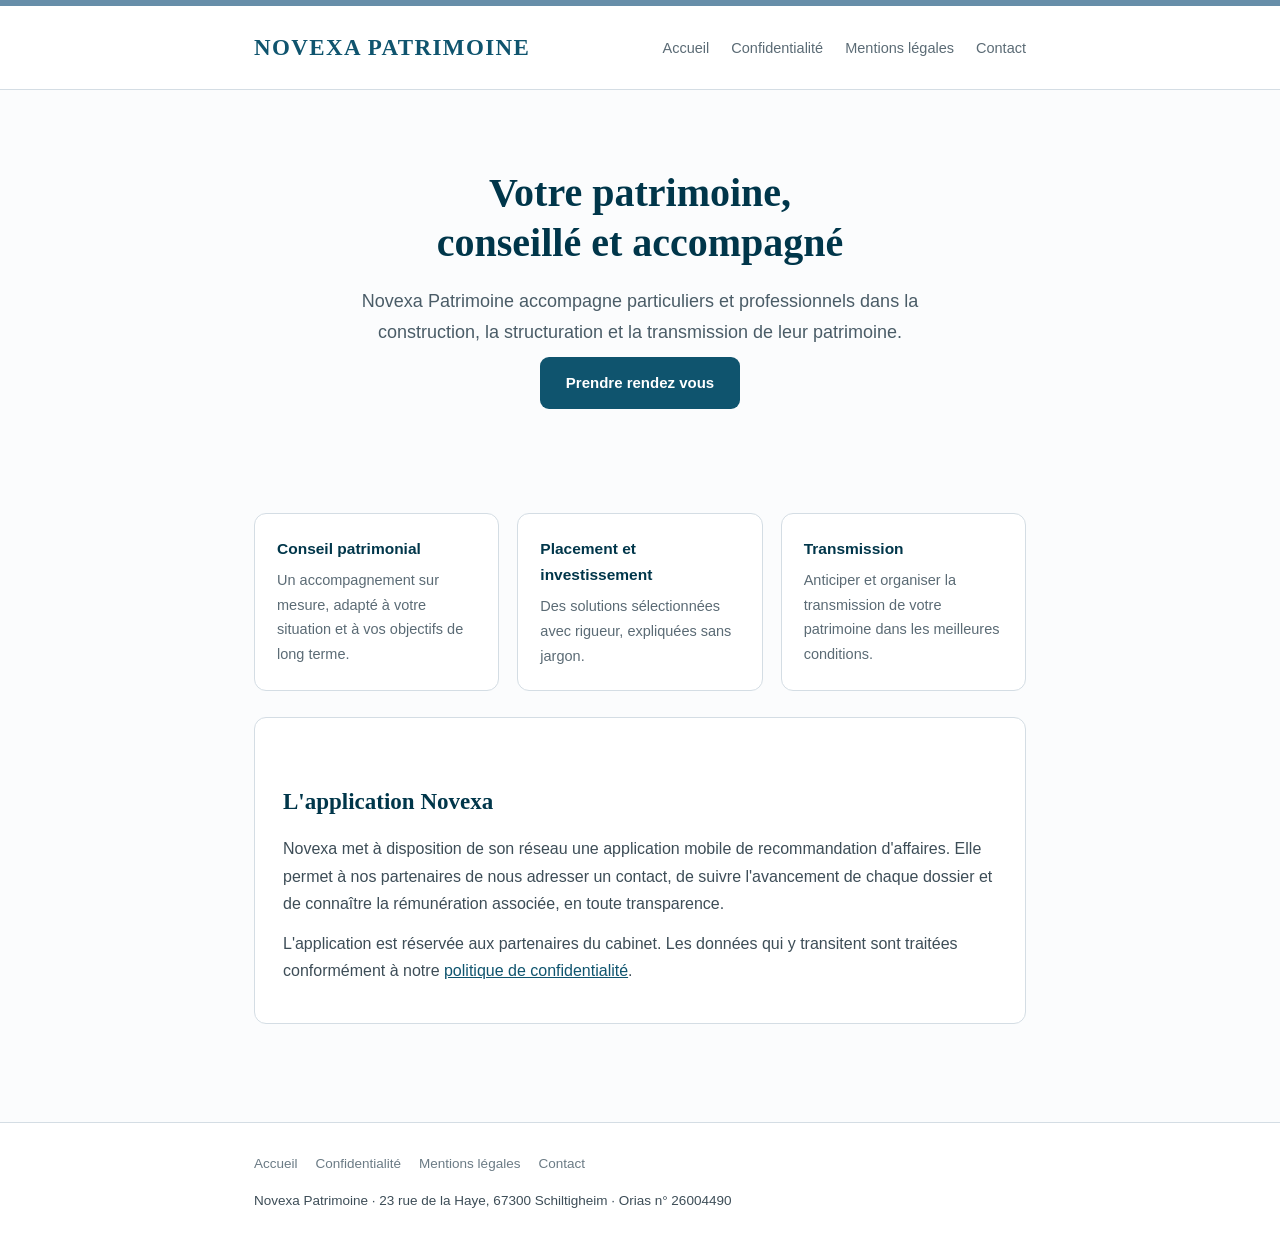
==== index.html @ d8da0555 "Site provisoire Novexa Patrimoine Pages requises par Apple et Google pour la publication de l'app en" ====
<!doctype html><html lang="fr"><head><meta charset="utf-8">
<meta name="viewport" content="width=device-width,initial-scale=1">
<title>Novexa Patrimoine · Novexa Patrimoine</title>
<meta name="description" content="Cabinet de gestion de patrimoine à Schiltigheim. Conseil patrimonial et application de recommandation entre professionnels.">
<link rel="stylesheet" href="style.css"></head><body>
<div class="bandeau"></div>
<header><div class="dedans"><nav>
<a class="marque" href="/">NOVEXA PATRIMOINE</a>
<div><a class="lien" href="/">Accueil</a><a class="lien" href="/confidentialite.html">Confidentialité</a><a class="lien" href="/mentions-legales.html">Mentions légales</a><a class="lien" href="/contact.html">Contact</a></div>
</nav></div></header>
<div class="dedans">
<section class="heros">
<h1>Votre patrimoine,<br>conseillé et accompagné</h1>
<p class="chapo">Novexa Patrimoine accompagne particuliers et professionnels dans la construction, la structuration et la transmission de leur patrimoine.</p>
<a class="jalon" href="/contact.html">Prendre rendez vous</a>
</section>
<main>
<div class="grille">
<div><strong>Conseil patrimonial</strong><p>Un accompagnement sur mesure, adapté à votre situation et à vos objectifs de long terme.</p></div>
<div><strong>Placement et investissement</strong><p>Des solutions sélectionnées avec rigueur, expliquées sans jargon.</p></div>
<div><strong>Transmission</strong><p>Anticiper et organiser la transmission de votre patrimoine dans les meilleures conditions.</p></div>
</div>
<div class="carte">
<h2>L'application Novexa</h2>
<p>Novexa met à disposition de son réseau une application mobile de recommandation d'affaires. Elle permet à nos partenaires de nous adresser un contact, de suivre l'avancement de chaque dossier et de connaître la rémunération associée, en toute transparence.</p>
<p>L'application est réservée aux partenaires du cabinet. Les données qui y transitent sont traitées conformément à notre <a href="/confidentialite.html">politique de confidentialité</a>.</p>
</div>
</main></div>
<footer><div class="dedans">
<a href="/">Accueil</a><a href="/confidentialite.html">Confidentialité</a><a href="/mentions-legales.html">Mentions légales</a><a href="/contact.html">Contact</a>
<p style="margin-top:14px">Novexa Patrimoine · 23 rue de la Haye, 67300 Schiltigheim · Orias n° 26004490</p>
</div></footer></body></html>
---- style.css ----
:root{
  --nuit:#00364a; --marque:#0f546e; --moyen:#678ea9;
  --clair:#a9bdcb; --pale:#d4dde4; --sauge:#83a79e; --papier:#fbfcfd;
}
*{box-sizing:border-box;margin:0;padding:0}
body{
  font:16px/1.7 -apple-system,BlinkMacSystemFont,"Segoe UI",Roboto,Helvetica,Arial,sans-serif;
  color:#1f2d35;background:var(--papier);-webkit-font-smoothing:antialiased;
}
.bandeau{height:6px;background:var(--moyen)}
header{background:#fff;border-bottom:1px solid var(--pale)}
.dedans{max-width:820px;margin:0 auto;padding:0 24px}
nav{display:flex;align-items:center;justify-content:space-between;gap:24px;padding:22px 0;flex-wrap:wrap}
.marque{font-family:Georgia,"Times New Roman",serif;font-size:23px;letter-spacing:.06em;
  color:var(--marque);text-decoration:none;font-weight:600}
nav a.lien{color:#5b6b75;text-decoration:none;font-size:14.5px;margin-left:22px}
nav a.lien:hover{color:var(--marque)}
.heros{padding:78px 0 62px;text-align:center}
h1{font-family:Georgia,"Times New Roman",serif;font-size:40px;line-height:1.25;
  color:var(--nuit);font-weight:600;margin-bottom:18px}
.chapo{font-size:18px;color:#4a5c67;max-width:600px;margin:0 auto}
main{padding:8px 0 72px}
h2{font-family:Georgia,serif;font-size:23px;color:var(--nuit);margin:38px 0 14px;font-weight:600}
h3{font-size:16.5px;color:var(--marque);margin:24px 0 8px;font-weight:600}
p,li{color:#3d4d57;margin-bottom:13px}
ul{padding-left:22px}
a{color:var(--marque)}
.carte{background:#fff;border:1px solid var(--pale);border-radius:12px;padding:26px 28px;margin:26px 0}
.jalon{display:inline-block;background:var(--marque);color:#fff;text-decoration:none;
  padding:13px 26px;border-radius:9px;font-weight:600;font-size:15px;margin-top:10px}
.grille{display:grid;grid-template-columns:repeat(auto-fit,minmax(220px,1fr));gap:18px;margin-top:34px}
.grille div{background:#fff;border:1px solid var(--pale);border-radius:12px;padding:22px}
.grille strong{display:block;color:var(--nuit);margin-bottom:6px;font-size:15.5px}
.grille p{font-size:14.5px;margin:0;color:#5b6b75}
table{width:100%;border-collapse:collapse;margin:14px 0 22px;font-size:14.5px}
th,td{text-align:left;padding:11px 12px;border-bottom:1px solid var(--pale);vertical-align:top}
th{color:var(--nuit);font-weight:600;background:#f4f7f9}
footer{border-top:1px solid var(--pale);background:#fff;padding:30px 0;font-size:13.5px;color:#6b7b85}
footer a{color:#6b7b85;text-decoration:none;margin-right:18px}
footer a:hover{color:var(--marque)}
.maj{font-size:13.5px;color:#7a8a94;margin-bottom:26px}
@media(max-width:620px){h1{font-size:31px}.heros{padding:52px 0 40px}nav a.lien{margin:0 16px 0 0}}
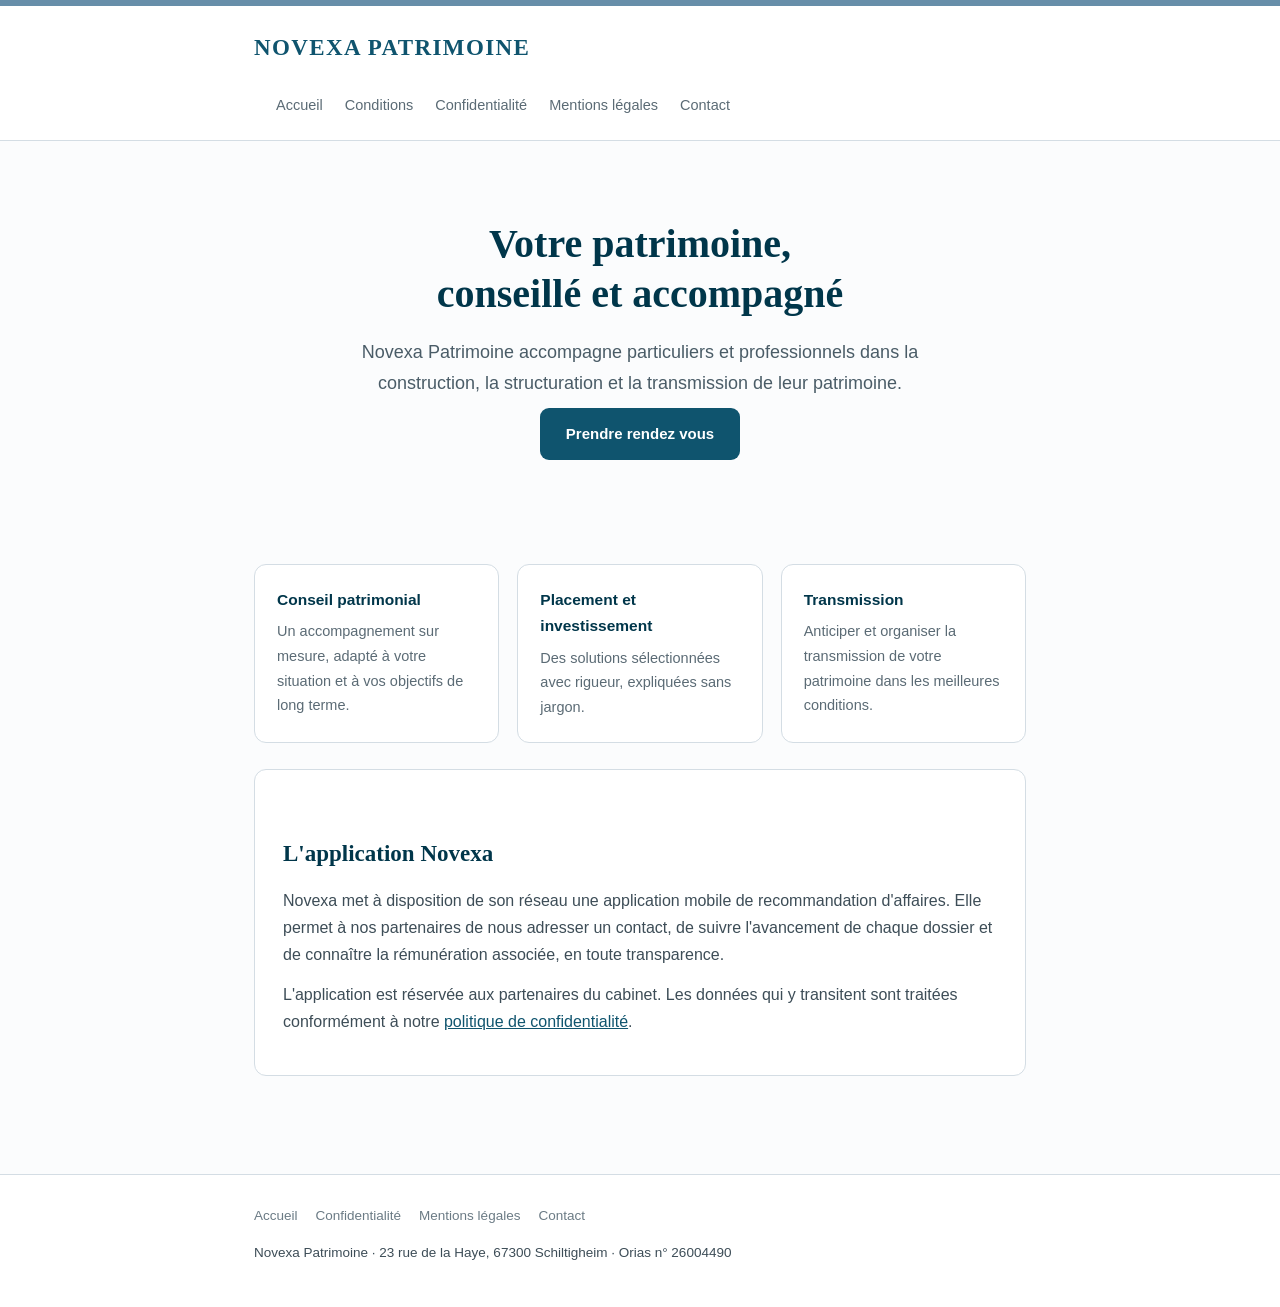
==== commit 18efd418: "Conditions d'utilisation de l'application Novexa Apple ouvre les liens legaux pendant la relecture :" ====
--- a/index.html
+++ b/index.html
@@ -1,12 +1,12 @@
 <!doctype html><html lang="fr"><head><meta charset="utf-8">
 <meta name="viewport" content="width=device-width,initial-scale=1">
-<title>Novexa Patrimoine · Novexa Patrimoine</title>
+<title>Novexa Patrimoine · Conseil en gestion de patrimoine</title>
 <meta name="description" content="Cabinet de gestion de patrimoine à Schiltigheim. Conseil patrimonial et application de recommandation entre professionnels.">
 <link rel="stylesheet" href="style.css"></head><body>
 <div class="bandeau"></div>
 <header><div class="dedans"><nav>
 <a class="marque" href="/">NOVEXA PATRIMOINE</a>
-<div><a class="lien" href="/">Accueil</a><a class="lien" href="/confidentialite.html">Confidentialité</a><a class="lien" href="/mentions-legales.html">Mentions légales</a><a class="lien" href="/contact.html">Contact</a></div>
+<div><a class="lien" href="/">Accueil</a><a class="lien" href="/conditions.html">Conditions</a><a class="lien" href="/confidentialite.html">Confidentialité</a><a class="lien" href="/mentions-legales.html">Mentions légales</a><a class="lien" href="/contact.html">Contact</a></div>
 </nav></div></header>
 <div class="dedans">
 <section class="heros">
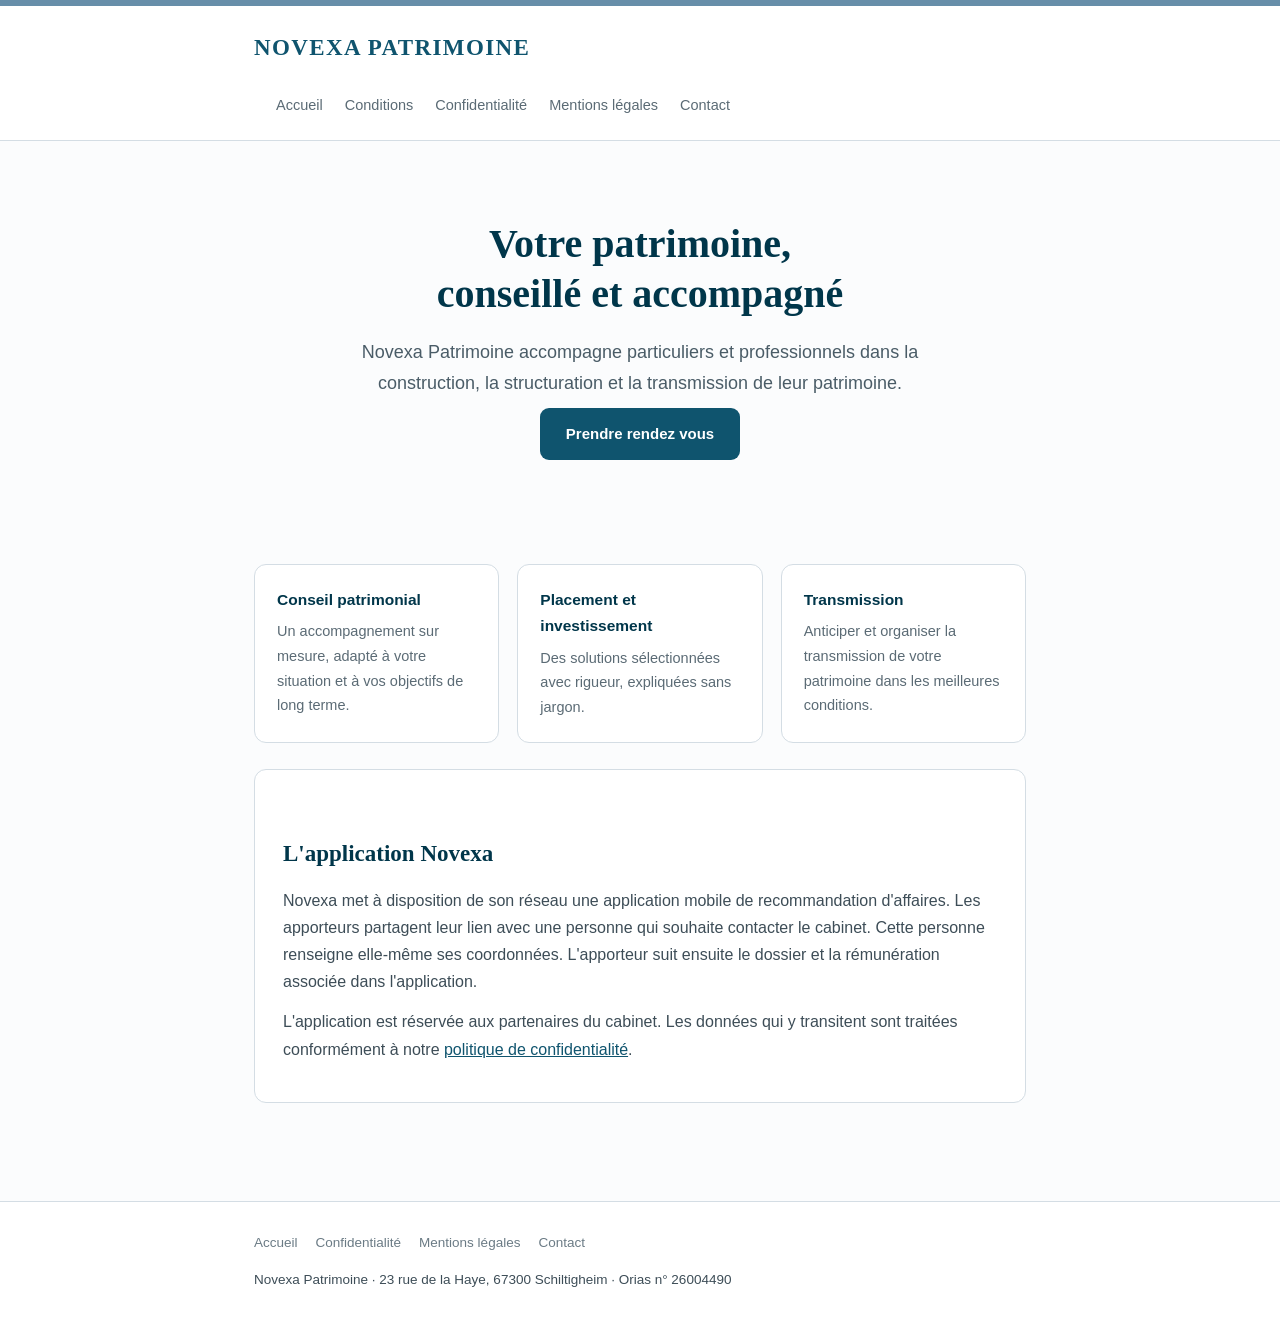
==== commit 8183d7e2: "Align Novexa privacy pages with recipient-submitted contact requests" ====
--- a/index.html
+++ b/index.html
@@ -22,7 +22,7 @@
 </div>
 <div class="carte">
 <h2>L'application Novexa</h2>
-<p>Novexa met à disposition de son réseau une application mobile de recommandation d'affaires. Elle permet à nos partenaires de nous adresser un contact, de suivre l'avancement de chaque dossier et de connaître la rémunération associée, en toute transparence.</p>
+<p>Novexa met à disposition de son réseau une application mobile de recommandation d'affaires. Les apporteurs partagent leur lien avec une personne qui souhaite contacter le cabinet. Cette personne renseigne elle-même ses coordonnées. L'apporteur suit ensuite le dossier et la rémunération associée dans l'application.</p>
 <p>L'application est réservée aux partenaires du cabinet. Les données qui y transitent sont traitées conformément à notre <a href="/confidentialite.html">politique de confidentialité</a>.</p>
 </div>
 </main></div>
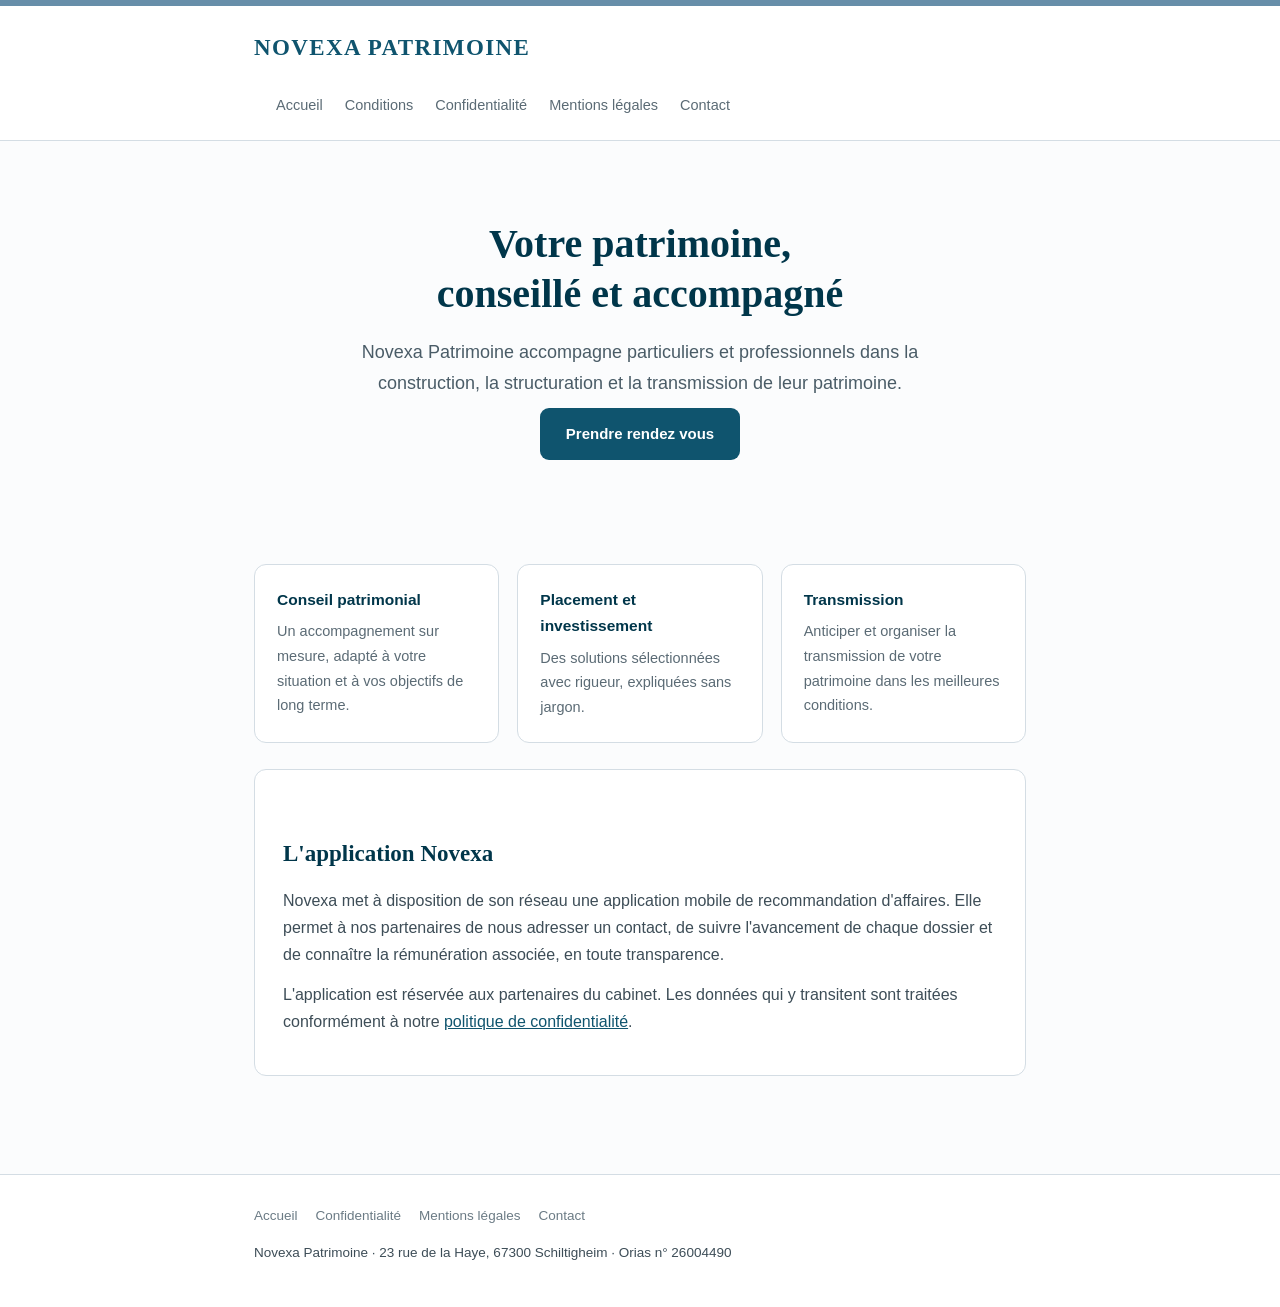
==== commit c57dc38c: "Pages légales : l'apporteur peut saisir ou importer un contact avec son accord Co-Authored-By: Claud" ====
--- a/index.html
+++ b/index.html
@@ -22,7 +22,7 @@
 </div>
 <div class="carte">
 <h2>L'application Novexa</h2>
-<p>Novexa met à disposition de son réseau une application mobile de recommandation d'affaires. Les apporteurs partagent leur lien avec une personne qui souhaite contacter le cabinet. Cette personne renseigne elle-même ses coordonnées. L'apporteur suit ensuite le dossier et la rémunération associée dans l'application.</p>
+<p>Novexa met à disposition de son réseau une application mobile de recommandation d'affaires. Elle permet à nos partenaires de nous adresser un contact, de suivre l'avancement de chaque dossier et de connaître la rémunération associée, en toute transparence.</p>
 <p>L'application est réservée aux partenaires du cabinet. Les données qui y transitent sont traitées conformément à notre <a href="/confidentialite.html">politique de confidentialité</a>.</p>
 </div>
 </main></div>
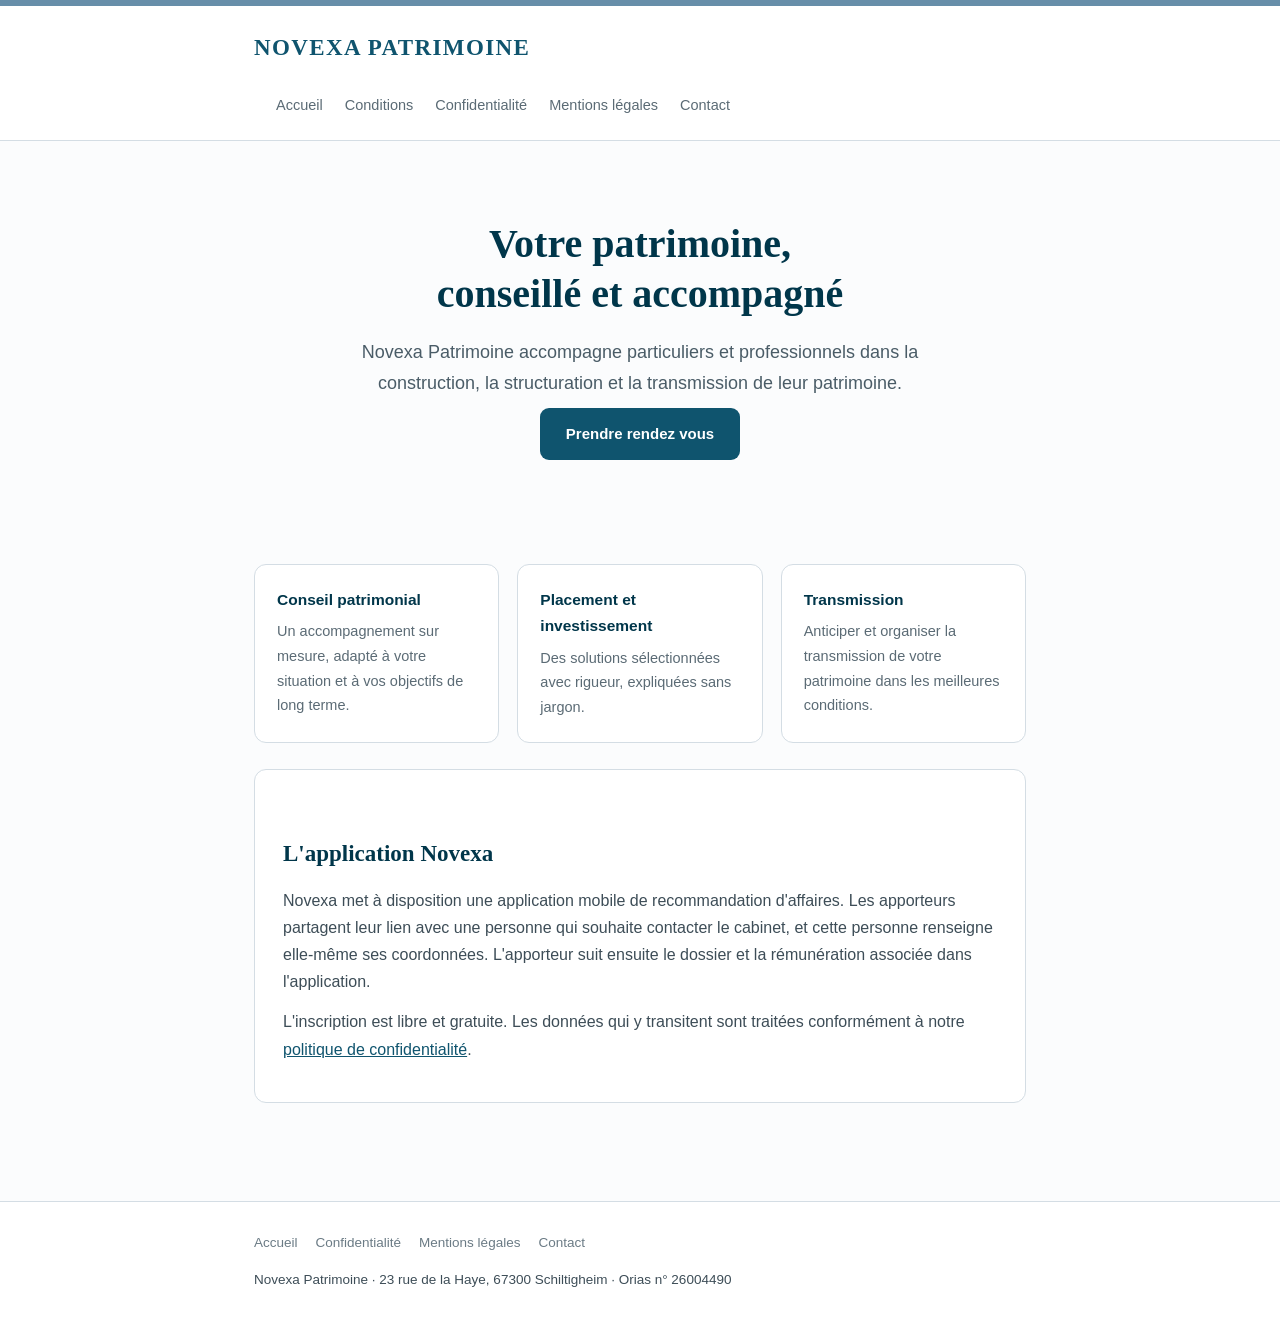
==== commit 56718d41: "Pages légales : lien seul, la personne remplit elle-même sa demande (build iOS 172) Co-Authored-By: " ====
--- a/index.html
+++ b/index.html
@@ -22,8 +22,8 @@
 </div>
 <div class="carte">
 <h2>L'application Novexa</h2>
-<p>Novexa met à disposition de son réseau une application mobile de recommandation d'affaires. Elle permet à nos partenaires de nous adresser un contact, de suivre l'avancement de chaque dossier et de connaître la rémunération associée, en toute transparence.</p>
-<p>L'application est réservée aux partenaires du cabinet. Les données qui y transitent sont traitées conformément à notre <a href="/confidentialite.html">politique de confidentialité</a>.</p>
+<p>Novexa met à disposition une application mobile de recommandation d'affaires. Les apporteurs partagent leur lien avec une personne qui souhaite contacter le cabinet, et cette personne renseigne elle-même ses coordonnées. L'apporteur suit ensuite le dossier et la rémunération associée dans l'application.</p>
+<p>L'inscription est libre et gratuite. Les données qui y transitent sont traitées conformément à notre <a href="/confidentialite.html">politique de confidentialité</a>.</p>
 </div>
 </main></div>
 <footer><div class="dedans">
